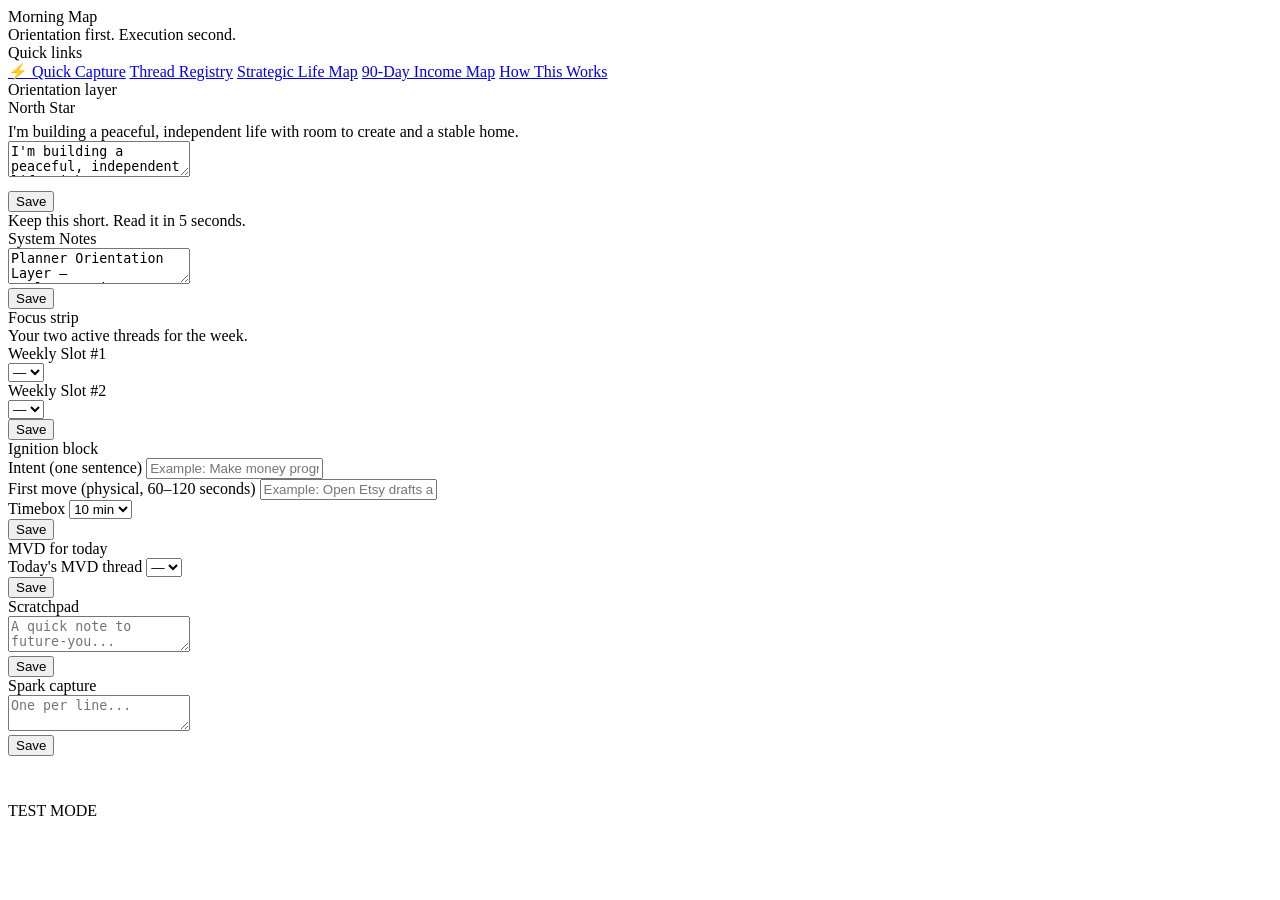
==== index.html @ 092b93bb "Add files via upload" ====
<!doctype html>
<html lang="en">
<head>
  <meta charset="utf-8"/>
  <meta name="viewport" content="width=device-width, initial-scale=1"/>
    <meta http-equiv="Cache-Control" content="no-cache, no-store, must-revalidate"/>
  <meta http-equiv="Pragma" content="no-cache"/>
  <meta http-equiv="Expires" content="0"/>
<title>Map · Planner</title>
  <link rel="icon" href="favicon.ico"/>
  <link rel="stylesheet" href="assets/style.css?v=52"/>
  <link rel="stylesheet" href="assets/widen.css?v=52"/>
</head>

<body data-page="morningMap">
  <div class="topbar">
    <div class="container">
      <div class="row" style="justify-content:space-between">
        <div class="brand">
          <span style="font-size:20px">🧭</span>
          <span>Morning Map</span>
          <span class="badge" data-sync-indicator>• Not connected</span>
          <span class="badge" data-build></span>
        </div>
        <div class="row" style="gap:8px">
          <button class="btn" data-open-sync>Sync</button>
          <button class="btn" data-export>Export</button>
          <label class="btn" style="cursor:pointer">
            Import <input type="file" accept="application/json" data-import style="display:none">
          </label>
        </div>
      </div>

      <div class="nav">
        <a data-nav href="index.html">Map</a>
        <a data-nav href="quick-capture.html">⚡ Quick Capture</a>
        <a data-nav href="thread-registry.html">Thread Registry</a>
        <a data-nav href="strategic-life-map.html">Strategic Life Map</a>
        <a data-nav href="90-day-income-map.html">90‑Day Income Map</a>
        <a data-nav href="how-this-works.html">How This Works</a>
      </div>
    </div>
  </div>

  <div class="container" style="padding-top:18px; padding-bottom:28px"></div>

  <!-- Sync Modal (injected by app.js) -->
  <div class="modal-backdrop" id="syncModalBackdrop" aria-hidden="true"></div>

  <script src="assets/app.v52.js?v=52"></script>
</body>
</html>
---- assets/style.css ----
/* === Arrow buttons (Life Map horizon move) === */
.arrow-btn {
  font-size: 12px;
  font-weight: 700;
  padding: 6px 10px;
  white-space: nowrap;
  letter-spacing: .2px;
  border-radius: 10px;
  line-height: 1.2;
  min-width: 72px;
}

/* === Thread link pills with status badge (Life Map) === */
.thread-links-row {
  display: flex;
  flex-wrap: wrap;
  gap: 6px;
  margin-top: 8px;
}
.thread-link-pill {
  display: inline-flex;
  align-items: center;
  gap: 5px;
  padding: 5px 10px;
  border-radius: 999px;
  border: 1px solid rgba(37,99,235,.30);
  background: rgba(239,246,255,.80);
  cursor: pointer;
  font-size: 12px;
  font-weight: 600;
  max-width: 100%;
  transition: box-shadow .12s, transform .12s;
}
.thread-link-pill:hover {
  box-shadow: 0 6px 16px rgba(37,99,235,.18);
  transform: translateY(-1px);
}
.tlp-icon  { flex-shrink: 0; }
.tlp-title {
  overflow: hidden;
  text-overflow: ellipsis;
  white-space: nowrap;
  max-width: 160px;
  color: #1e40af;
}
.tlp-status {
  flex-shrink: 0;
  padding: 2px 7px;
  border-radius: 999px;
  font-size: 11px;
  font-weight: 700;
}
.tls-active  { background: rgba(37,99,235,.15);  color: #1d4ed8; border: 1px solid rgba(37,99,235,.30); }
.tls-paused  { background: rgba(217,119,6,.14);  color: #92400e; border: 1px solid rgba(217,119,6,.35); }
.tls-done    { background: rgba(5,150,105,.14);  color: #065f46; border: 1px solid rgba(5,150,105,.35); }
.tls-idle    { background: rgba(148,163,184,.18);color: #475569; border: 1px solid rgba(148,163,184,.40); }
---- assets/widen.css ----
/* assets/widen.css
   Widen Life Map layout for large screens
*/

/* Expand main container width */
.container {
  max-width: 1700px;
}

/* Target 3-column grid (covers different class naming variants) */
.lifeMapGrid,
.life-map-grid,
.map-grid {
  grid-template-columns: repeat(3, minmax(480px, 1fr));
  gap: 22px;
}

/* Slightly reduce card padding so columns feel less tall */
.lifeMapColumn .domainCard,
.life-map-column .domain-card {
  padding: 12px;
}
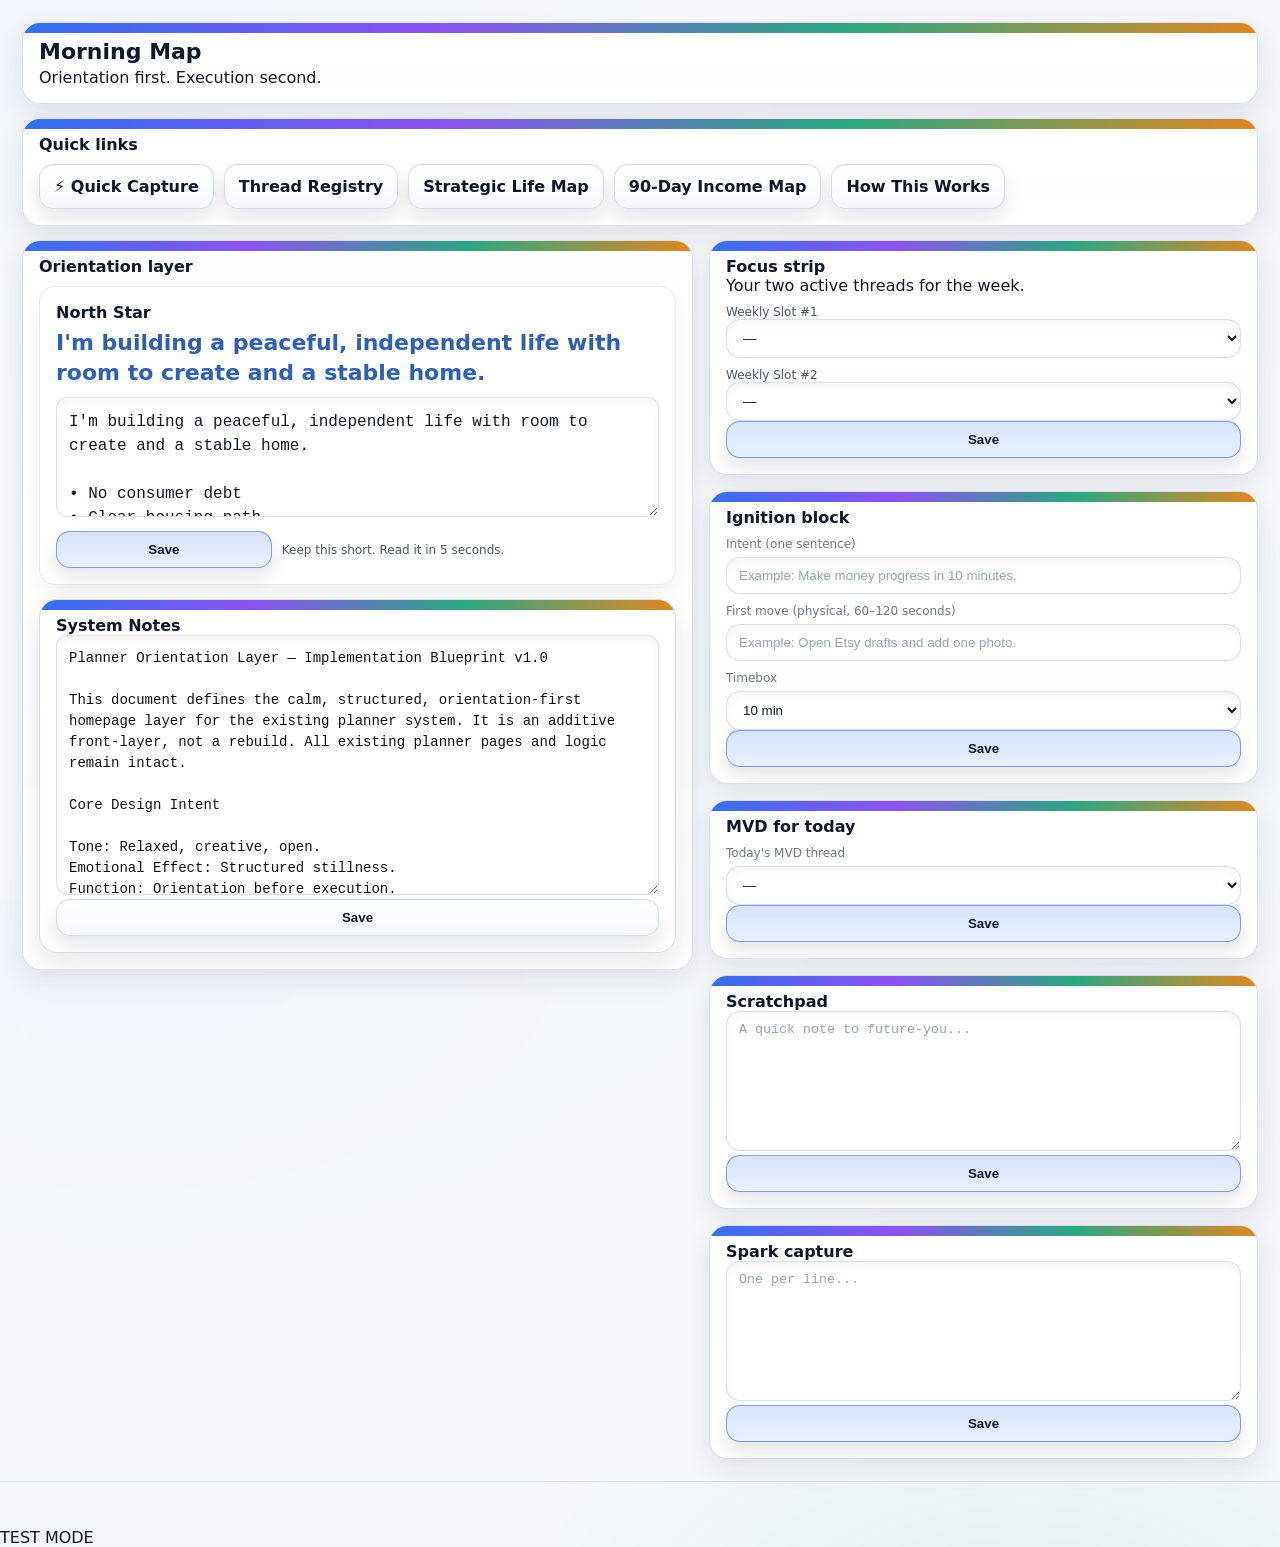
==== commit b9e4429a: "Add files via upload" ====
--- a/index.html
+++ b/index.html
@@ -3,15 +3,14 @@
 <head>
   <meta charset="utf-8"/>
   <meta name="viewport" content="width=device-width, initial-scale=1"/>
-    <meta http-equiv="Cache-Control" content="no-cache, no-store, must-revalidate"/>
+  <meta http-equiv="Cache-Control" content="no-cache, no-store, must-revalidate"/>
   <meta http-equiv="Pragma" content="no-cache"/>
   <meta http-equiv="Expires" content="0"/>
-<title>Map · Planner</title>
+  <title>Map · Planner</title>
   <link rel="icon" href="favicon.ico"/>
-  <link rel="stylesheet" href="assets/style.css?v=52"/>
-  <link rel="stylesheet" href="assets/widen.css?v=52"/>
+  <link rel="stylesheet" href="assets/style.css?v=53"/>
+  <link rel="stylesheet" href="assets/widen.css?v=53"/>
 </head>
-
 <body data-page="morningMap">
   <div class="topbar">
     <div class="container">
@@ -30,7 +29,6 @@
           </label>
         </div>
       </div>
-
       <div class="nav">
         <a data-nav href="index.html">Map</a>
         <a data-nav href="quick-capture.html">⚡ Quick Capture</a>
@@ -41,12 +39,8 @@
       </div>
     </div>
   </div>
-
   <div class="container" style="padding-top:18px; padding-bottom:28px"></div>
-
-  <!-- Sync Modal (injected by app.js) -->
   <div class="modal-backdrop" id="syncModalBackdrop" aria-hidden="true"></div>
-
-  <script src="assets/app.v52.js?v=52"></script>
+  <script src="assets/app.v53.js?v=53"></script>
 </body>
 </html>
--- a/assets/style.css
+++ b/assets/style.css
@@ -1,3 +1,495 @@
+:root{
+  --bg:#f6f8fc;
+  --panel:#ffffff;
+  --text:#0f172a;
+  --muted:#475569;
+  --line:#d7dee9;
+  --accent:#2563eb;
+  --accent2:#7c3aed;
+  --accent3:#059669;
+  --accent4:#d97706;
+  --good:#059669;
+  --warn:#d97706;
+  --bad:#e11d48;
+  --shadow: 0 10px 26px rgba(15,23,42,.10);
+  --shadowSoft: 0 6px 18px rgba(15,23,42,.08);
+  --radius: 18px;
+  --mono: ui-monospace, SFMono-Regular, Menlo, Monaco, Consolas, "Liberation Mono", "Courier New", monospace;
+  --sans: ui-sans-serif, system-ui, -apple-system, Segoe UI, Roboto, Helvetica, Arial, "Apple Color Emoji","Segoe UI Emoji";
+}
+*{box-sizing:border-box}
+html,body{height:100%}
+body{
+  margin:0;
+  font-family:var(--sans);
+  color:var(--text);
+  background:
+    radial-gradient(1100px 600px at 10% 6%, rgba(37,99,235,.12), transparent 55%),
+    radial-gradient(900px 520px at 88% 18%, rgba(124,58,237,.10), transparent 60%),
+    radial-gradient(900px 520px at 80% 82%, rgba(5,150,105,.08), transparent 60%),
+    var(--bg);
+}
+a{color:inherit; text-decoration:none}
+a:hover{color:var(--accent)}
+code{font-family:var(--mono); color:#3730a3}
+.container{max-width:1080px; margin:0 auto; padding:22px}
+.topbar{
+  position:sticky; top:0; z-index:20;
+  background: rgba(246,248,252,.86);
+  backdrop-filter: blur(12px);
+  border-bottom:1px solid rgba(215,222,233,.92);
+}
+.brand{display:flex; align-items:center; gap:10px; font-weight:780; letter-spacing:.2px}
+.badge{
+  font-size:12px; padding:4px 10px; border:1px solid var(--line);
+  border-radius:999px; color:var(--muted);
+  background:rgba(255,255,255,.80);
+  box-shadow: 0 6px 14px rgba(15,23,42,.06);
+}
+.nav{display:flex; flex-wrap:wrap; gap:10px; margin-top:12px}
+.nav a{
+  font-size:13px;
+  padding:9px 12px;
+  border:1px solid rgba(215,222,233,.95);
+  background: rgba(255,255,255,.92);
+  border-radius:999px;
+  box-shadow: 0 6px 14px rgba(15,23,42,.06);
+  transition: transform .12s ease, box-shadow .12s ease, background .12s ease, border-color .12s ease;
+}
+.nav a:hover{transform: translateY(-1px); box-shadow: 0 12px 22px rgba(15,23,42,.10); border-color: rgba(37,99,235,.40)}
+.nav a.active{
+  border-color: rgba(37,99,235,.55);
+  background: rgba(37,99,235,.10);
+  box-shadow: 0 0 0 3px rgba(37,99,235,.12) inset, 0 12px 22px rgba(37,99,235,.12);
+}
+.grid{display:grid; grid-template-columns: 1fr 1fr; gap:16px}
+@media (max-width: 880px){ .grid{grid-template-columns:1fr} }
+.card{
+  position:relative;
+  background: linear-gradient(180deg, rgba(255,255,255,.98), rgba(255,255,255,.94));
+  border:1px solid rgba(215,222,233,.95);
+  border-radius: var(--radius);
+  padding:16px;
+  box-shadow: var(--shadow);
+  overflow:hidden;
+}
+.card::before{
+  content:"";
+  position:absolute;
+  left:0; top:0;
+  width:100%;
+  height:10px;
+  background: linear-gradient(90deg,
+    rgba(37,99,235,.92),
+    rgba(124,58,237,.88),
+    rgba(5,150,105,.84),
+    rgba(217,119,6,.88)
+  );
+}
+.card h2{margin:0 0 10px; font-size:18px}
+.card h3{margin:14px 0 8px; font-size:15px; color:var(--muted); font-weight:680}
+.card p{margin:8px 0; color:var(--muted); line-height:1.45}
+.kicker{color:var(--muted); font-size:13px}
+hr{border:none; border-top:1px solid rgba(215,222,233,.95); margin:14px 0}
+.row{display:flex; gap:10px; flex-wrap:wrap; align-items:center}
+.row > * {flex: 1 1 auto}
+label{font-size:12px; color:var(--muted); display:block; margin:10px 0 6px}
+input, textarea, select{
+  width:100%;
+  padding:10px 12px;
+  border-radius: 14px;
+  border:1px solid rgba(215,222,233,.95);
+  background: rgba(255,255,255,.96);
+  color:var(--text);
+  outline:none;
+  box-shadow: 0 4px 10px rgba(15,23,42,.04) inset;
+}
+textarea{min-height:110px; resize:vertical}
+input::placeholder, textarea::placeholder{color:#94a3b8}
+.btn{
+  display:inline-flex; align-items:center; justify-content:center;
+  padding:10px 14px;
+  border-radius: 14px;
+  border:1px solid rgba(215,222,233,.98);
+  background: linear-gradient(180deg, rgba(255,255,255,.98), rgba(245,247,252,.92));
+  color:var(--text);
+  cursor:pointer;
+  gap:8px;
+  font-weight:700;
+  box-shadow: 0 10px 18px rgba(15,23,42,.10);
+  transition: transform .10s ease, box-shadow .10s ease, border-color .10s ease;
+}
+.btn:hover{transform: translateY(-1px); box-shadow: 0 16px 26px rgba(15,23,42,.14); border-color: rgba(37,99,235,.35)}
+.btn:active{transform: translateY(0px); box-shadow: 0 8px 14px rgba(15,23,42,.10)}
+.btn.primary{background: linear-gradient(180deg, rgba(37,99,235,.18), rgba(37,99,235,.10)); border-color: rgba(37,99,235,.55)}
+.btn.good{background: linear-gradient(180deg, rgba(5,150,105,.16), rgba(5,150,105,.08)); border-color: rgba(5,150,105,.45)}
+.btn.warn{background: linear-gradient(180deg, rgba(217,119,6,.16), rgba(217,119,6,.08)); border-color: rgba(217,119,6,.45)}
+.btn.bad{background: linear-gradient(180deg, rgba(225,29,72,.12), rgba(225,29,72,.06)); border-color: rgba(225,29,72,.45)}
+.small{font-size:12px; color:var(--muted)}
+.mono{font-family:var(--mono); font-size:12px; color:var(--muted)}
+.list{display:flex; flex-direction:column; gap:10px}
+.item{
+  position:relative;
+  border:1px solid rgba(215,222,233,.95);
+  border-radius: 16px;
+  padding:12px;
+  background: rgba(255,255,255,.94);
+  box-shadow: var(--shadowSoft);
+  transition: transform .12s ease, box-shadow .12s ease, border-color .12s ease;
+}
+.item:hover{transform: translateY(-1px); box-shadow: 0 16px 28px rgba(15,23,42,.12); border-color: rgba(37,99,235,.25)}
+.item strong{display:block; margin-bottom:4px}
+.item .meta{display:flex; gap:10px; flex-wrap:wrap; color:var(--muted); font-size:12px}
+.pill{padding:3px 8px; border-radius:999px; border:1px solid rgba(215,222,233,.95); background:rgba(255,255,255,.96)}
+.pill.good{border-color: rgba(5,150,105,.45)}
+.pill.warn{border-color: rgba(217,119,6,.45)}
+.pill.bad{border-color: rgba(225,29,72,.45)}
+.footer{
+  margin:18px 0 10px;
+  color:var(--muted);
+  font-size:12px;
+  display:flex; justify-content:space-between; gap:10px; flex-wrap:wrap;
+}
+/* Domain coloring */
+.domain-strip{
+  position:absolute;
+  left:0; top:0;
+  width:10px; height:100%;
+  border-radius: 16px 0 0 16px;
+  opacity:.95;
+}
+.domain-health .domain-strip{ background: rgba(5,150,105,.70); }
+.domain-home .domain-strip{ background: rgba(217,119,6,.70); }
+.domain-work-income .domain-strip{ background: rgba(37,99,235,.70); }
+.domain-relationships .domain-strip{ background: rgba(236,72,153,.55); }
+.domain-creative-meaning .domain-strip{ background: rgba(124,58,237,.65); }
+.domain-other .domain-strip{ background: rgba(100,116,139,.55); }
+.domain-health{ background: linear-gradient(180deg, rgba(236,253,245,.90), rgba(255,255,255,.94)); }
+.domain-home{ background: linear-gradient(180deg, rgba(255,251,235,.92), rgba(255,255,255,.94)); }
+.domain-work-income{ background: linear-gradient(180deg, rgba(239,246,255,.92), rgba(255,255,255,.94)); }
+.domain-relationships{ background: linear-gradient(180deg, rgba(253,242,248,.92), rgba(255,255,255,.94)); }
+.domain-creative-meaning{ background: linear-gradient(180deg, rgba(245,243,255,.92), rgba(255,255,255,.94)); }
+.domain-other{ background: linear-gradient(180deg, rgba(248,250,252,.92), rgba(255,255,255,.94)); }
+/* Page themes */
+body[data-page="quick"] .topbar{ background: rgba(255,247,237,.88); }
+body[data-page="registry"] .topbar{ background: rgba(240,253,250,.88); }
+body[data-page="lifemap"] .topbar{ background: rgba(245,243,255,.88); }
+body[data-page="income"] .topbar{ background: rgba(239,246,255,.88); }
+body[data-page="home"] .topbar{ background: rgba(246,248,252,.88); }
+body[data-page="how"] .topbar{ background: rgba(248,250,252,.88); }
+/* Modal */
+.modal-backdrop{
+  position:fixed; inset:0;
+  background: rgba(15,23,42,.35);
+  display:none;
+  align-items:center;
+  justify-content:center;
+  z-index:999;
+  padding:16px;
+}
+.modal{
+  width:min(680px, 96vw);
+  background: #ffffff;
+  border:1px solid rgba(215,222,233,.95);
+  border-radius: 20px;
+  box-shadow: 0 22px 70px rgba(15,23,42,.22);
+  padding:18px;
+}
+.modal-header{display:flex; justify-content:space-between; align-items:center; gap:10px}
+.modal-title{ font-size:20px; font-weight:800; }
+
+
+/* Nav color hints (professional) */
+.nav a[data-nav][href="quick-capture.html"]{ border-color: rgba(217,119,6,.35); }
+.nav a[data-nav][href="quick-capture.html"].active{ background: rgba(217,119,6,.12); border-color: rgba(217,119,6,.55); box-shadow: 0 0 0 3px rgba(217,119,6,.10) inset, 0 12px 22px rgba(217,119,6,.12); }
+
+.nav a[data-nav][href="thread-registry.html"]{ border-color: rgba(5,150,105,.30); }
+.nav a[data-nav][href="thread-registry.html"].active{ background: rgba(5,150,105,.10); border-color: rgba(5,150,105,.50); box-shadow: 0 0 0 3px rgba(5,150,105,.10) inset, 0 12px 22px rgba(5,150,105,.12); }
+
+.nav a[data-nav][href="strategic-life-map.html"]{ border-color: rgba(124,58,237,.30); }
+.nav a[data-nav][href="strategic-life-map.html"].active{ background: rgba(124,58,237,.10); border-color: rgba(124,58,237,.50); box-shadow: 0 0 0 3px rgba(124,58,237,.10) inset, 0 12px 22px rgba(124,58,237,.12); }
+
+.nav a[data-nav][href="income-map.html"]{ border-color: rgba(37,99,235,.30); }
+.nav a[data-nav][href="income-map.html"].active{ background: rgba(37,99,235,.10); border-color: rgba(37,99,235,.55); }
+
+/* Dopamine mode: same structure, higher color energy (toggleable) */
+body.dopamine{
+  background:
+    radial-gradient(1100px 700px at 10% 6%, rgba(37,99,235,.18), transparent 55%),
+    radial-gradient(900px 560px at 88% 18%, rgba(124,58,237,.16), transparent 60%),
+    radial-gradient(900px 560px at 80% 82%, rgba(5,150,105,.12), transparent 60%),
+    var(--bg);
+}
+body.dopamine .card::before{
+  height:12px;
+  background: linear-gradient(90deg,
+    rgba(37,99,235,.98),
+    rgba(124,58,237,.92),
+    rgba(5,150,105,.88),
+    rgba(217,119,6,.92)
+  );
+}
+
+/* Color+ mode (slightly more saturated, still professional) */
+html[data-color="plus"]{
+  --shadow: 0 12px 30px rgba(15,23,42,.12);
+}
+html[data-color="plus"] body{
+  background:
+    radial-gradient(1100px 600px at 10% 6%, rgba(37,99,235,.18), transparent 55%),
+    radial-gradient(900px 520px at 88% 18%, rgba(124,58,237,.16), transparent 60%),
+    radial-gradient(900px 520px at 80% 82%, rgba(5,150,105,.13), transparent 60%),
+    var(--bg);
+}
+html[data-color="plus"] .card::before{
+  background: linear-gradient(90deg,
+    rgba(37,99,235,.98),
+    rgba(124,58,237,.94),
+    rgba(5,150,105,.90),
+    rgba(217,119,6,.94)
+  );
+}
+
+
+/* --- Strategic Life Map (v11) --- */
+.horizon-grid{
+  display:grid;
+  grid-template-columns: 1fr 1fr 1.2fr; /* 3 Months a bit wider */
+  gap:16px;
+  align-items:start;
+}
+@media (max-width: 980px){
+  .horizon-grid{ grid-template-columns: 1fr; }
+}
+.hcol{
+  background: rgba(255,255,255,.86);
+  border:1px solid rgba(215,222,233,.95);
+  border-radius: 18px;
+  padding:14px;
+  box-shadow: 0 10px 26px rgba(15,23,42,.08);
+}
+.hcol-head h2{ margin:0 0 6px; font-size:18px; }
+.domain-block{
+  position:relative;
+  margin-top:12px;
+  border:1px solid rgba(215,222,233,.95);
+  border-radius: 18px;
+  padding:12px 12px 10px;
+  background: rgba(255,255,255,.92);
+  box-shadow: 0 8px 18px rgba(15,23,42,.06);
+  overflow:hidden;
+}
+.domain-head{
+  display:flex;
+  justify-content:space-between;
+  gap:10px;
+  align-items:center;
+  margin-bottom:10px;
+}
+.mini-input{
+  width: 220px;
+  max-width: 44vw;
+  padding:10px 12px;
+  border-radius: 14px;
+  border:1px solid rgba(215,222,233,.95);
+  background: rgba(255,255,255,.96);
+}
+.goal{
+  position:relative;
+  border:1px solid rgba(215,222,233,.95);
+  border-radius: 18px;
+  padding:12px;
+  background: rgba(255,255,255,.94);
+  box-shadow: 0 10px 22px rgba(15,23,42,.08);
+  margin-bottom:10px;
+}
+.goal-head{
+  display:flex;
+  justify-content:space-between;
+  gap:10px;
+  align-items:flex-start;
+}
+.goal .meta{ margin-top:6px; gap:8px; flex-wrap:wrap; display:flex; }
+.goal-list{ display:flex; flex-direction:column; }
+
+
+/* --- Life Map layout fixes (v18) --- */
+.horizon-grid{
+  grid-template-columns: repeat(3, minmax(320px, 1fr));
+}
+@media (max-width: 1100px){
+  .horizon-grid{
+    grid-template-columns: repeat(3, minmax(300px, 1fr));
+    overflow-x:auto;
+    padding-bottom: 6px;
+  }
+  .horizon-grid::-webkit-scrollbar{ height:10px; }
+}
+@media (max-width: 980px){
+  .horizon-grid{ grid-template-columns: 1fr; overflow-x:visible; }
+}
+.domain-head{
+  flex-wrap: wrap;
+  align-items: flex-start;
+}
+.domain-head > .row{
+  flex-wrap: wrap;
+  width: 100%;
+  justify-content: flex-start;
+}
+.domain-head .mini-input{
+  flex: 1 1 220px;
+  width: auto;
+  max-width: 100%;
+}
+.domain-head .btn{
+  white-space: nowrap;
+}
+.goal-card{
+  overflow-wrap: anywhere;
+}
+.goal-card .row{
+  flex-wrap: wrap;
+}
+
+
+
+/* planner-test ribbon */
+@media (prefers-color-scheme: light){
+  }
+
+
+/* Income Map small action button */
+.btn.mini{padding:6px 10px; font-size:12px; line-height:1.1;}
+
+/* Life Map goal move arrows */
+.btn.arrow{
+  min-width:52px;
+  height:40px;
+  padding:6px 10px;
+  font-size:28px;
+  line-height:1;
+  font-weight:700;
+}
+.arrow.disabled{
+  display:inline-flex;
+  align-items:center;
+  justify-content:center;
+  width:44px;
+  height:40px;
+  opacity:0.35;
+  border:1px solid var(--border);
+  border-radius:14px;
+  background:rgba(255,255,255,.6);
+  font-size:20px;
+  font-weight:700;
+}
+
+/* --- Morning Map (Phase 1/2) --- */
+.hero .h1{font-size:22px;font-weight:800;margin:0;}
+.hero .muted{margin-top:4px;}
+.grid2{display:grid;grid-template-columns:1.1fr .9fr;gap:16px;align-items:start;}
+@media (max-width: 1100px){.grid2{grid-template-columns:1fr;}}
+.stack{display:flex;flex-direction:column;gap:16px;}
+.cardHeader{display:flex;align-items:center;justify-content:space-between;gap:12px;margin-bottom:10px;}
+.h2{font-size:16px;font-weight:800;margin:0;}
+.bigText{width:100%;min-height:420px;resize:vertical;}
+.scratch{width:100%;min-height:140px;resize:vertical;}
+.field{margin-top:10px;}
+.field label{display:block;font-size:12px;opacity:.8;margin-bottom:6px;}
+.field input,.field select{width:100%;}
+.hint{font-size:12px;opacity:.75;margin-top:6px;}
+.slot{margin-top:10px;}
+.helpIcon{
+  margin-left:8px;
+  width:22px;height:22px;
+  border-radius:999px;
+  border:1px solid rgba(70,90,140,.35);
+  background:rgba(255,255,255,.75);
+  cursor:pointer;
+  font-weight:800;
+}
+.helpIcon:hover{background:#fff;}
+.popover[aria-hidden="true"]{display:none;}
+.popover{
+  position:fixed;inset:0;
+  background:rgba(15,18,35,.35);
+  display:flex;align-items:flex-end;justify-content:center;
+  padding:18px;
+  z-index:9999;
+}
+.popoverInner{
+  width:min(760px, 96vw);
+  background:#fff;
+  border-radius:18px;
+  padding:16px;
+  box-shadow:0 20px 60px rgba(0,0,0,.25);
+}
+.popoverText{white-space:pre-wrap;line-height:1.35;margin-bottom:12px;}
+
+/* Home quick links */
+.quicklinks{ display:flex; flex-wrap:wrap; gap:10px; }
+.qlbtn{
+  display:inline-flex; align-items:center; justify-content:center;
+  padding:12px 14px; border-radius:14px;
+  border:1px solid rgba(0,0,0,.12);
+  background: rgba(255,255,255,.8);
+  text-decoration:none; color: inherit;
+  font-weight: 600;
+}
+.qlbtn:hover{ box-shadow: 0 10px 24px rgba(0,0,0,.08); transform: translateY(-1px); }
+
+
+/* === TEST Debug Panel === */
+#debugPanel{position:fixed;right:12px;bottom:12px;z-index:9999;background:rgba(20,20,20,.92);color:#fff;border:1px solid rgba(255,255,255,.12);border-radius:12px;min-width:260px;max-width:360px;font-size:12px;box-shadow:0 10px 30px rgba(0,0,0,.35)}
+#debugPanel .dbg-head{display:flex;align-items:center;justify-content:space-between;padding:8px 10px;border-bottom:1px solid rgba(255,255,255,.12)}
+#debugPanel .dbg-body{padding:8px 10px;line-height:1.4}
+#debugPanel .dbg-k{opacity:.75}
+#debugPanel .dbg-btn{background:transparent;border:0;color:#fff;cursor:pointer;font-size:14px;line-height:1}
+
+
+/* Home quick links */
+.quicklinksCard{margin:14px 0;}
+.quicklinksGrid{display:flex;flex-wrap:wrap;gap:10px;}
+.btn.big{padding:12px 14px;border-radius:14px;}
+.btn.big{display:inline-flex;align-items:center;justify-content:center;text-decoration:none;}
+
+
+/* North Star (Orientation Layer) */
+.northStarCard{
+  background:#ffffff;
+  border:1px solid rgba(0,0,0,.08);
+  border-radius:16px;
+  padding:16px;
+  box-shadow:0 10px 26px rgba(0,0,0,.06);
+}
+.nsPreview{
+  font-size:22px;
+  font-weight:600;
+  color:#2f5fb3;
+  line-height:1.35;
+  margin:4px 0 10px;
+}
+.nsText{
+  width:100%;
+  min-height:120px;
+  font-size:16px;
+  line-height:1.5;
+  padding:12px;
+  border-radius:12px;
+  border:1px solid rgba(0,0,0,.12);
+}
+.notesText{
+  width:100%;
+  min-height:260px;
+  font-size:14px;
+  line-height:1.5;
+  padding:12px;
+  border-radius:12px;
+  border:1px solid rgba(0,0,0,.12);
+  color:#111;
+}
+.spacer{height:14px;}
 
 /* === Arrow buttons (Life Map horizon move) === */
 .arrow-btn {
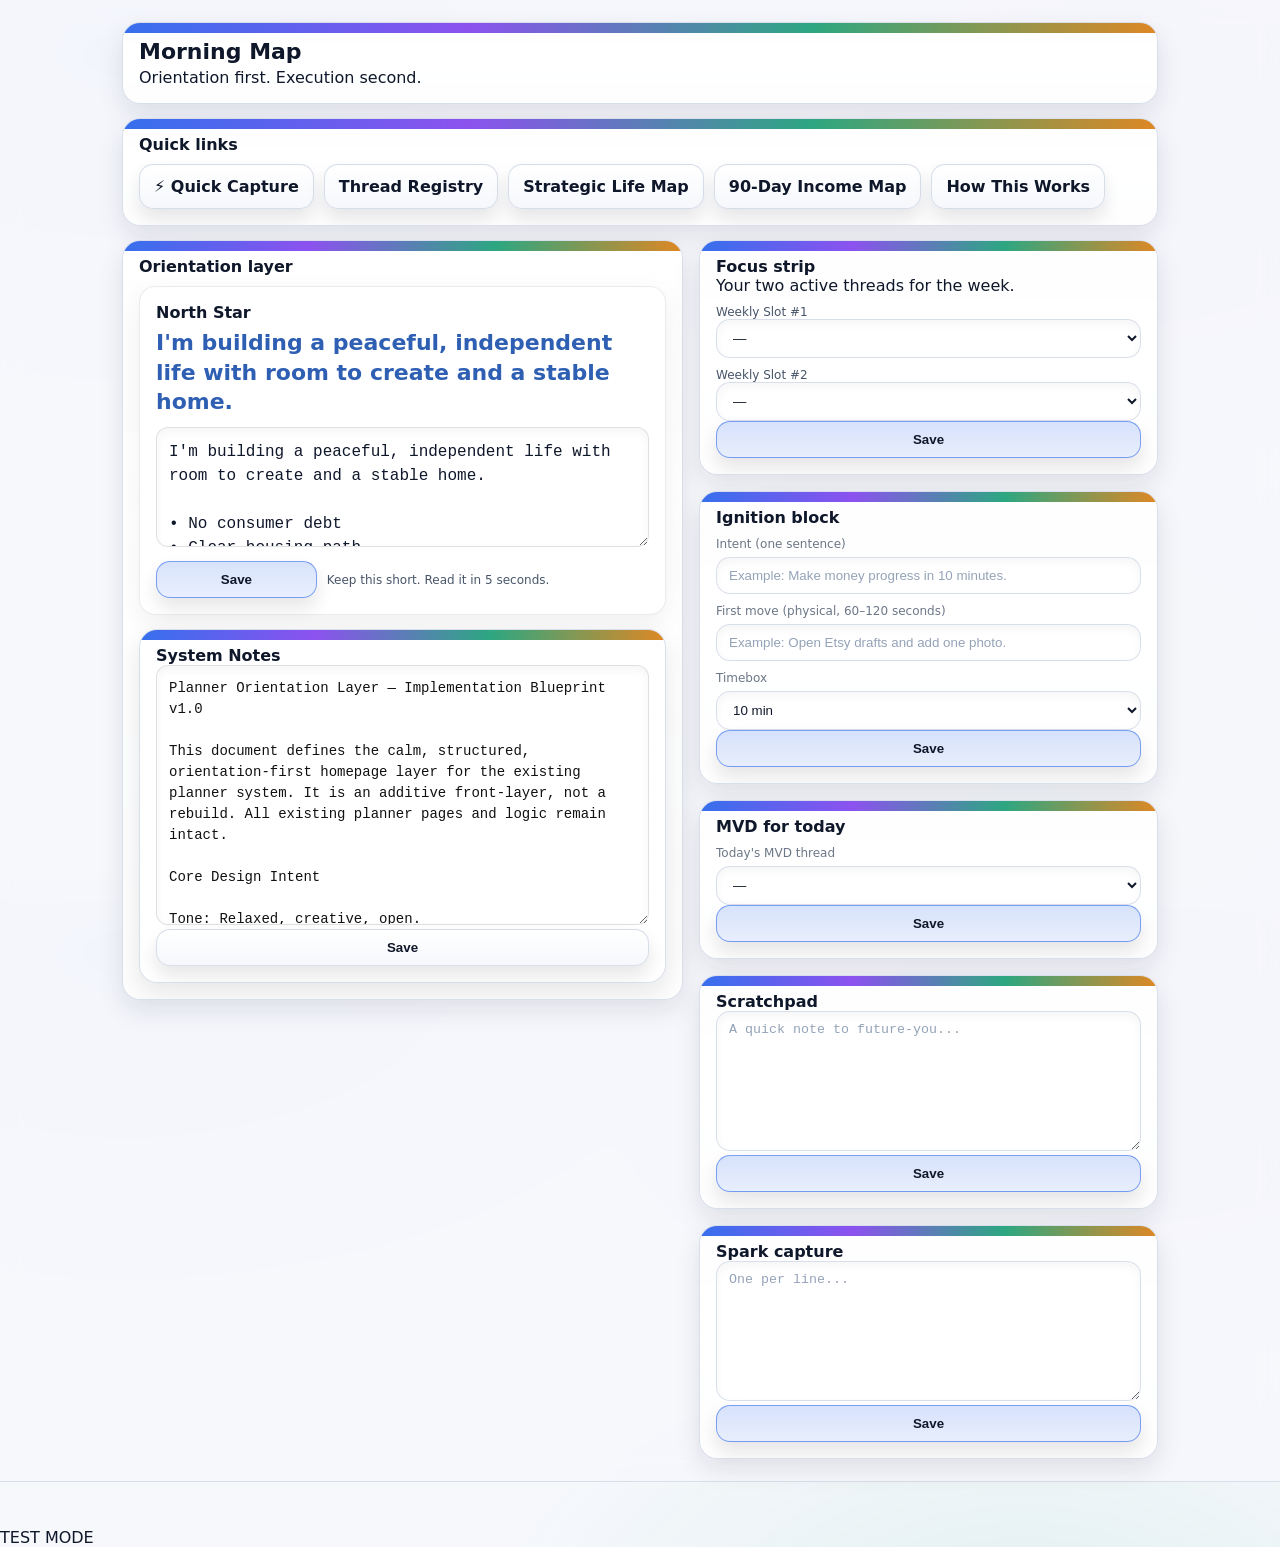
==== commit c5c9e0e5: "Add files via upload" ====
--- a/index.html
+++ b/index.html
@@ -9,9 +9,8 @@
   <title>Map · Planner</title>
   <link rel="icon" href="favicon.ico"/>
   <link rel="stylesheet" href="assets/style.css?v=53"/>
-  <link rel="stylesheet" href="assets/widen.css?v=53"/>
 </head>
-<body data-page="morningMap">
+<body data-page="home">
   <div class="topbar">
     <div class="container">
       <div class="row" style="justify-content:space-between">
@@ -32,8 +31,8 @@
       <div class="nav">
         <a data-nav href="index.html">Map</a>
         <a data-nav href="quick-capture.html">⚡ Quick Capture</a>
+        <a data-nav href="strategic-life-map.html">Strategic Life Map</a>
         <a data-nav href="thread-registry.html">Thread Registry</a>
-        <a data-nav href="strategic-life-map.html">Strategic Life Map</a>
         <a data-nav href="90-day-income-map.html">90‑Day Income Map</a>
         <a data-nav href="how-this-works.html">How This Works</a>
       </div>
--- a/assets/style.css
+++ b/assets/style.css
@@ -141,15 +141,35 @@
 .item strong{display:block; margin-bottom:4px}
 .item .meta{display:flex; gap:10px; flex-wrap:wrap; color:var(--muted); font-size:12px}
 .pill{padding:3px 8px; border-radius:999px; border:1px solid rgba(215,222,233,.95); background:rgba(255,255,255,.96)}
-.pill.good{border-color: rgba(5,150,105,.45)}
-.pill.warn{border-color: rgba(217,119,6,.45)}
-.pill.bad{border-color: rgba(225,29,72,.45)}
+.pill.good{ background: rgba(5,150,105,.15); border-color: rgba(5,150,105,.45); color: #065f46; font-weight: 700; }
+.pill.warn{ background: rgba(217,119,6,.18); border-color: rgba(217,119,6,.55); color: #92400e; font-weight: 700; }
+.pill.bad{  border-color: rgba(225,29,72,.45); }
+
+/* Colorful domain pills */
+span.pill.domain-pill {
+  font-weight: 600;
+  font-size: 13px;
+  padding: 5px 12px;
+  border: none;
+  color: white;
+  background: rgb(100,116,139);
+}
+span.pill.domain-pill[data-domain*="health" i]       { background: rgb(5,150,105) !important; }
+span.pill.domain-pill[data-domain*="home" i]         { background: rgb(217,119,6) !important; }
+span.pill.domain-pill[data-domain*="work" i]         { background: rgb(37,99,235) !important; }
+span.pill.domain-pill[data-domain*="income" i]       { background: rgb(6,182,212) !important; }
+span.pill.domain-pill[data-domain*="financial" i]    { background: rgb(100,116,139) !important; }
+span.pill.domain-pill[data-domain*="personal" i]     { background: rgb(219,39,119) !important; }
+span.pill.domain-pill[data-domain*="creative" i],
+span.pill.domain-pill[data-domain*="meaning" i]      { background: rgb(236,72,153) !important; }
+
 .footer{
   margin:18px 0 10px;
   color:var(--muted);
   font-size:12px;
   display:flex; justify-content:space-between; gap:10px; flex-wrap:wrap;
 }
+
 /* Domain coloring */
 .domain-strip{
   position:absolute;
@@ -158,18 +178,58 @@
   border-radius: 16px 0 0 16px;
   opacity:.95;
 }
-.domain-health .domain-strip{ background: rgba(5,150,105,.70); }
-.domain-home .domain-strip{ background: rgba(217,119,6,.70); }
-.domain-work-income .domain-strip{ background: rgba(37,99,235,.70); }
-.domain-relationships .domain-strip{ background: rgba(236,72,153,.55); }
-.domain-creative-meaning .domain-strip{ background: rgba(124,58,237,.65); }
-.domain-other .domain-strip{ background: rgba(100,116,139,.55); }
-.domain-health{ background: linear-gradient(180deg, rgba(236,253,245,.90), rgba(255,255,255,.94)); }
-.domain-home{ background: linear-gradient(180deg, rgba(255,251,235,.92), rgba(255,255,255,.94)); }
-.domain-work-income{ background: linear-gradient(180deg, rgba(239,246,255,.92), rgba(255,255,255,.94)); }
-.domain-relationships{ background: linear-gradient(180deg, rgba(253,242,248,.92), rgba(255,255,255,.94)); }
-.domain-creative-meaning{ background: linear-gradient(180deg, rgba(245,243,255,.92), rgba(255,255,255,.94)); }
-.domain-other{ background: linear-gradient(180deg, rgba(248,250,252,.92), rgba(255,255,255,.94)); }
+/* Work — blue */
+.domain-work .domain-strip          { background: rgba(37,99,235,.70); }
+.domain-work                        { background: linear-gradient(180deg, rgba(239,246,255,.92), rgba(255,255,255,.94)); }
+/* Income — cyan/teal */
+.domain-income .domain-strip        { background: rgba(6,182,212,.70); }
+.domain-income                      { background: linear-gradient(180deg, rgba(236,254,255,.92), rgba(255,255,255,.94)); }
+/* Financial — purple */
+.domain-financial .domain-strip     { background: rgba(124,58,237,.65); }
+.domain-financial                   { background: linear-gradient(180deg, rgba(245,243,255,.92), rgba(255,255,255,.94)); }
+/* Health — green */
+.domain-health .domain-strip        { background: rgba(5,150,105,.70); }
+.domain-health                      { background: linear-gradient(180deg, rgba(236,253,245,.90), rgba(255,255,255,.94)); }
+/* Home — amber */
+.domain-home .domain-strip          { background: rgba(217,119,6,.70); }
+.domain-home                        { background: linear-gradient(180deg, rgba(255,251,235,.92), rgba(255,255,255,.94)); }
+/* Creative — pink */
+/* Personal — fuchsia */
+.domain-personal .domain-strip          { background: rgba(219,39,119,.65); }
+.domain-personal                        { background: linear-gradient(180deg, rgba(253,242,248,.92), rgba(255,255,255,.94)); }
+.domain-creative-meaning .domain-strip { background: rgba(236,72,153,.65); }
+.domain-creative-meaning            { background: linear-gradient(180deg, rgba(253,242,248,.92), rgba(255,255,255,.94)); }
+/* Fallbacks */
+.domain-work-income .domain-strip   { background: rgba(37,99,235,.70); }
+.domain-work-income                 { background: linear-gradient(180deg, rgba(239,246,255,.92), rgba(255,255,255,.94)); }
+.domain-relationships .domain-strip { background: rgba(236,72,153,.55); }
+.domain-relationships               { background: linear-gradient(180deg, rgba(253,242,248,.92), rgba(255,255,255,.94)); }
+.domain-other .domain-strip         { background: rgba(100,116,139,.55); }
+.domain-other                       { background: linear-gradient(180deg, rgba(248,250,252,.92), rgba(255,255,255,.94)); }
+
+/* Domain section header labels */
+.domain-head strong {
+  font-size: 14px;
+  font-weight: 700;
+  letter-spacing: 1px;
+  padding: 8px 16px;
+  border-radius: 12px;
+  display: inline-block;
+  text-transform: uppercase;
+  background: rgb(100,116,139);
+  color: white;
+}
+.domain-work .domain-head strong         { background: rgb(37,99,235);   color: white; }
+.domain-income .domain-head strong       { background: rgb(6,182,212);   color: white; }
+.domain-financial .domain-head strong    { background: rgb(100,116,139);  color: white; }
+.domain-personal .domain-head strong     { background: rgb(219,39,119);  color: white; }
+.domain-health .domain-head strong       { background: rgb(5,150,105);   color: white; }
+.domain-home .domain-head strong         { background: rgb(217,119,6);   color: white; }
+.domain-creative-meaning .domain-head strong { background: rgb(236,72,153); color: white; }
+.domain-work-income .domain-head strong  { background: rgb(37,99,235);   color: white; }
+.domain-relationships .domain-head strong { background: rgb(236,72,153); color: white; }
+.domain-other .domain-head strong        { background: rgb(100,116,139); color: white; }
+
 /* Page themes */
 body[data-page="quick"] .topbar{ background: rgba(255,247,237,.88); }
 body[data-page="registry"] .topbar{ background: rgba(240,253,250,.88); }
@@ -177,6 +237,7 @@
 body[data-page="income"] .topbar{ background: rgba(239,246,255,.88); }
 body[data-page="home"] .topbar{ background: rgba(246,248,252,.88); }
 body[data-page="how"] .topbar{ background: rgba(248,250,252,.88); }
+
 /* Modal */
 .modal-backdrop{
   position:fixed; inset:0;
@@ -198,21 +259,17 @@
 .modal-header{display:flex; justify-content:space-between; align-items:center; gap:10px}
 .modal-title{ font-size:20px; font-weight:800; }
 
-
-/* Nav color hints (professional) */
+/* Nav color hints */
 .nav a[data-nav][href="quick-capture.html"]{ border-color: rgba(217,119,6,.35); }
 .nav a[data-nav][href="quick-capture.html"].active{ background: rgba(217,119,6,.12); border-color: rgba(217,119,6,.55); box-shadow: 0 0 0 3px rgba(217,119,6,.10) inset, 0 12px 22px rgba(217,119,6,.12); }
-
 .nav a[data-nav][href="thread-registry.html"]{ border-color: rgba(5,150,105,.30); }
 .nav a[data-nav][href="thread-registry.html"].active{ background: rgba(5,150,105,.10); border-color: rgba(5,150,105,.50); box-shadow: 0 0 0 3px rgba(5,150,105,.10) inset, 0 12px 22px rgba(5,150,105,.12); }
-
 .nav a[data-nav][href="strategic-life-map.html"]{ border-color: rgba(124,58,237,.30); }
 .nav a[data-nav][href="strategic-life-map.html"].active{ background: rgba(124,58,237,.10); border-color: rgba(124,58,237,.50); box-shadow: 0 0 0 3px rgba(124,58,237,.10) inset, 0 12px 22px rgba(124,58,237,.12); }
-
 .nav a[data-nav][href="income-map.html"]{ border-color: rgba(37,99,235,.30); }
 .nav a[data-nav][href="income-map.html"].active{ background: rgba(37,99,235,.10); border-color: rgba(37,99,235,.55); }
 
-/* Dopamine mode: same structure, higher color energy (toggleable) */
+/* Dopamine mode */
 body.dopamine{
   background:
     radial-gradient(1100px 700px at 10% 6%, rgba(37,99,235,.18), transparent 55%),
@@ -230,10 +287,8 @@
   );
 }
 
-/* Color+ mode (slightly more saturated, still professional) */
-html[data-color="plus"]{
-  --shadow: 0 12px 30px rgba(15,23,42,.12);
-}
+/* Color+ mode */
+html[data-color="plus"]{ --shadow: 0 12px 30px rgba(15,23,42,.12); }
 html[data-color="plus"] body{
   background:
     radial-gradient(1100px 600px at 10% 6%, rgba(37,99,235,.18), transparent 55%),
@@ -250,72 +305,12 @@
   );
 }
 
-
-/* --- Strategic Life Map (v11) --- */
+/* --- Strategic Life Map --- */
 .horizon-grid{
   display:grid;
-  grid-template-columns: 1fr 1fr 1.2fr; /* 3 Months a bit wider */
+  grid-template-columns: repeat(3, minmax(320px, 1fr));
   gap:16px;
   align-items:start;
-}
-@media (max-width: 980px){
-  .horizon-grid{ grid-template-columns: 1fr; }
-}
-.hcol{
-  background: rgba(255,255,255,.86);
-  border:1px solid rgba(215,222,233,.95);
-  border-radius: 18px;
-  padding:14px;
-  box-shadow: 0 10px 26px rgba(15,23,42,.08);
-}
-.hcol-head h2{ margin:0 0 6px; font-size:18px; }
-.domain-block{
-  position:relative;
-  margin-top:12px;
-  border:1px solid rgba(215,222,233,.95);
-  border-radius: 18px;
-  padding:12px 12px 10px;
-  background: rgba(255,255,255,.92);
-  box-shadow: 0 8px 18px rgba(15,23,42,.06);
-  overflow:hidden;
-}
-.domain-head{
-  display:flex;
-  justify-content:space-between;
-  gap:10px;
-  align-items:center;
-  margin-bottom:10px;
-}
-.mini-input{
-  width: 220px;
-  max-width: 44vw;
-  padding:10px 12px;
-  border-radius: 14px;
-  border:1px solid rgba(215,222,233,.95);
-  background: rgba(255,255,255,.96);
-}
-.goal{
-  position:relative;
-  border:1px solid rgba(215,222,233,.95);
-  border-radius: 18px;
-  padding:12px;
-  background: rgba(255,255,255,.94);
-  box-shadow: 0 10px 22px rgba(15,23,42,.08);
-  margin-bottom:10px;
-}
-.goal-head{
-  display:flex;
-  justify-content:space-between;
-  gap:10px;
-  align-items:flex-start;
-}
-.goal .meta{ margin-top:6px; gap:8px; flex-wrap:wrap; display:flex; }
-.goal-list{ display:flex; flex-direction:column; }
-
-
-/* --- Life Map layout fixes (v18) --- */
-.horizon-grid{
-  grid-template-columns: repeat(3, minmax(320px, 1fr));
 }
 @media (max-width: 1100px){
   .horizon-grid{
@@ -328,7 +323,30 @@
 @media (max-width: 980px){
   .horizon-grid{ grid-template-columns: 1fr; overflow-x:visible; }
 }
+.hcol{
+  background: rgba(255,255,255,.86);
+  border:1px solid rgba(215,222,233,.95);
+  border-radius: 18px;
+  padding:14px;
+  box-shadow: 0 10px 26px rgba(15,23,42,.08);
+}
+.hcol-head h2{ margin:0 0 6px; font-size:18px; }
+.domain-block{
+  position:relative;
+  margin-top:12px;
+  border:1px solid rgba(215,222,233,.95);
+  border-radius: 18px;
+  padding:12px 12px 10px;
+  background: rgba(255,255,255,.92);
+  box-shadow: 0 8px 18px rgba(15,23,42,.06);
+  overflow:hidden;
+}
 .domain-head{
+  display:flex;
+  justify-content:space-between;
+  gap:10px;
+  align-items:center;
+  margin-bottom:10px;
   flex-wrap: wrap;
   align-items: flex-start;
 }
@@ -345,19 +363,51 @@
 .domain-head .btn{
   white-space: nowrap;
 }
-.goal-card{
-  overflow-wrap: anywhere;
-}
-.goal-card .row{
-  flex-wrap: wrap;
-}
-
-
-
-/* planner-test ribbon */
-@media (prefers-color-scheme: light){
-  }
-
+.mini-input{
+  width: 220px;
+  max-width: 44vw;
+  padding:10px 12px;
+  border-radius: 14px;
+  border:1px solid rgba(215,222,233,.95);
+  background: rgba(255,255,255,.96);
+}
+.goal{
+  position:relative;
+  border:1px solid rgba(215,222,233,.95);
+  border-radius: 18px;
+  padding:12px;
+  background: rgba(255,255,255,.94);
+  box-shadow: 0 10px 22px rgba(15,23,42,.08);
+  margin-bottom:10px;
+}
+/* Goal strip — wider and lighter than domain strip */
+.goal .domain-strip{
+  width: 15px;
+  opacity: .55;
+}
+.goal-head{
+  display:flex;
+  justify-content:space-between;
+  gap:10px;
+  align-items:flex-start;
+}
+
+/* Subtle yellow highlight on goal titles */
+.goal-head strong {
+  background: rgba(254, 243, 199, 0.85);
+  padding: 5px 12px;
+  border-radius: 6px;
+  display: inline-block;
+  font-size: 16px;
+  font-weight: 800;
+  color: #1e3a8a;
+  border-left: 3px solid rgba(217,119,6,.70);
+}
+
+.goal .meta{ margin-top:6px; gap:8px; flex-wrap:wrap; display:flex; }
+.goal-list{ display:flex; flex-direction:column; }
+.goal-card{ overflow-wrap: anywhere; }
+.goal-card .row{ flex-wrap: wrap; }
 
 /* Income Map small action button */
 .btn.mini{padding:6px 10px; font-size:12px; line-height:1.1;}
@@ -385,7 +435,19 @@
   font-weight:700;
 }
 
-/* --- Morning Map (Phase 1/2) --- */
+/* === Arrow buttons (Life Map horizon move) === */
+.arrow-btn {
+  font-size: 12px;
+  font-weight: 700;
+  padding: 6px 10px;
+  white-space: nowrap;
+  letter-spacing: .2px;
+  border-radius: 10px;
+  line-height: 1.2;
+  min-width: 72px;
+}
+
+/* --- Morning Map --- */
 .hero .h1{font-size:22px;font-weight:800;margin:0;}
 .hero .muted{margin-top:4px;}
 .grid2{display:grid;grid-template-columns:1.1fr .9fr;gap:16px;align-items:start;}
@@ -428,34 +490,11 @@
 .popoverText{white-space:pre-wrap;line-height:1.35;margin-bottom:12px;}
 
 /* Home quick links */
-.quicklinks{ display:flex; flex-wrap:wrap; gap:10px; }
-.qlbtn{
-  display:inline-flex; align-items:center; justify-content:center;
-  padding:12px 14px; border-radius:14px;
-  border:1px solid rgba(0,0,0,.12);
-  background: rgba(255,255,255,.8);
-  text-decoration:none; color: inherit;
-  font-weight: 600;
-}
-.qlbtn:hover{ box-shadow: 0 10px 24px rgba(0,0,0,.08); transform: translateY(-1px); }
-
-
-/* === TEST Debug Panel === */
-#debugPanel{position:fixed;right:12px;bottom:12px;z-index:9999;background:rgba(20,20,20,.92);color:#fff;border:1px solid rgba(255,255,255,.12);border-radius:12px;min-width:260px;max-width:360px;font-size:12px;box-shadow:0 10px 30px rgba(0,0,0,.35)}
-#debugPanel .dbg-head{display:flex;align-items:center;justify-content:space-between;padding:8px 10px;border-bottom:1px solid rgba(255,255,255,.12)}
-#debugPanel .dbg-body{padding:8px 10px;line-height:1.4}
-#debugPanel .dbg-k{opacity:.75}
-#debugPanel .dbg-btn{background:transparent;border:0;color:#fff;cursor:pointer;font-size:14px;line-height:1}
-
-
-/* Home quick links */
 .quicklinksCard{margin:14px 0;}
 .quicklinksGrid{display:flex;flex-wrap:wrap;gap:10px;}
-.btn.big{padding:12px 14px;border-radius:14px;}
-.btn.big{display:inline-flex;align-items:center;justify-content:center;text-decoration:none;}
-
-
-/* North Star (Orientation Layer) */
+.btn.big{padding:12px 14px;border-radius:14px;display:inline-flex;align-items:center;justify-content:center;text-decoration:none;}
+
+/* North Star */
 .northStarCard{
   background:#ffffff;
   border:1px solid rgba(0,0,0,.08);
@@ -491,19 +530,7 @@
 }
 .spacer{height:14px;}
 
-/* === Arrow buttons (Life Map horizon move) === */
-.arrow-btn {
-  font-size: 12px;
-  font-weight: 700;
-  padding: 6px 10px;
-  white-space: nowrap;
-  letter-spacing: .2px;
-  border-radius: 10px;
-  line-height: 1.2;
-  min-width: 72px;
-}
-
-/* === Thread link pills with status badge (Life Map) === */
+/* === Thread link pills === */
 .thread-links-row {
   display: flex;
   flex-wrap: wrap;
@@ -547,3 +574,27 @@
 .tls-paused  { background: rgba(217,119,6,.14);  color: #92400e; border: 1px solid rgba(217,119,6,.35); }
 .tls-done    { background: rgba(5,150,105,.14);  color: #065f46; border: 1px solid rgba(5,150,105,.35); }
 .tls-idle    { background: rgba(148,163,184,.18);color: #475569; border: 1px solid rgba(148,163,184,.40); }
+
+/* === Test ribbon === */
+#debugPanel{position:fixed;right:12px;bottom:12px;z-index:9999;background:rgba(20,20,20,.92);color:#fff;border:1px solid rgba(255,255,255,.12);border-radius:12px;min-width:260px;max-width:360px;font-size:12px;box-shadow:0 10px 30px rgba(0,0,0,.35)}
+#debugPanel .dbg-head{display:flex;align-items:center;justify-content:space-between;padding:8px 10px;border-bottom:1px solid rgba(255,255,255,.12)}
+#debugPanel .dbg-body{padding:8px 10px;line-height:1.4}
+#debugPanel .dbg-k{opacity:.75}
+#debugPanel .dbg-btn{background:transparent;border:0;color:#fff;cursor:pointer;font-size:14px;line-height:1}
+
+/* 3-COLUMN THREAD LAYOUT */
+#threadsList.list {
+  display: grid;
+  grid-template-columns: repeat(3, 1fr);
+  gap: 1.5rem;
+}
+@media (max-width: 1100px) {
+  #threadsList.list {
+    grid-template-columns: repeat(2, 1fr);
+  }
+}
+@media (max-width: 968px) {
+  #threadsList.list {
+    grid-template-columns: 1fr;
+  }
+}
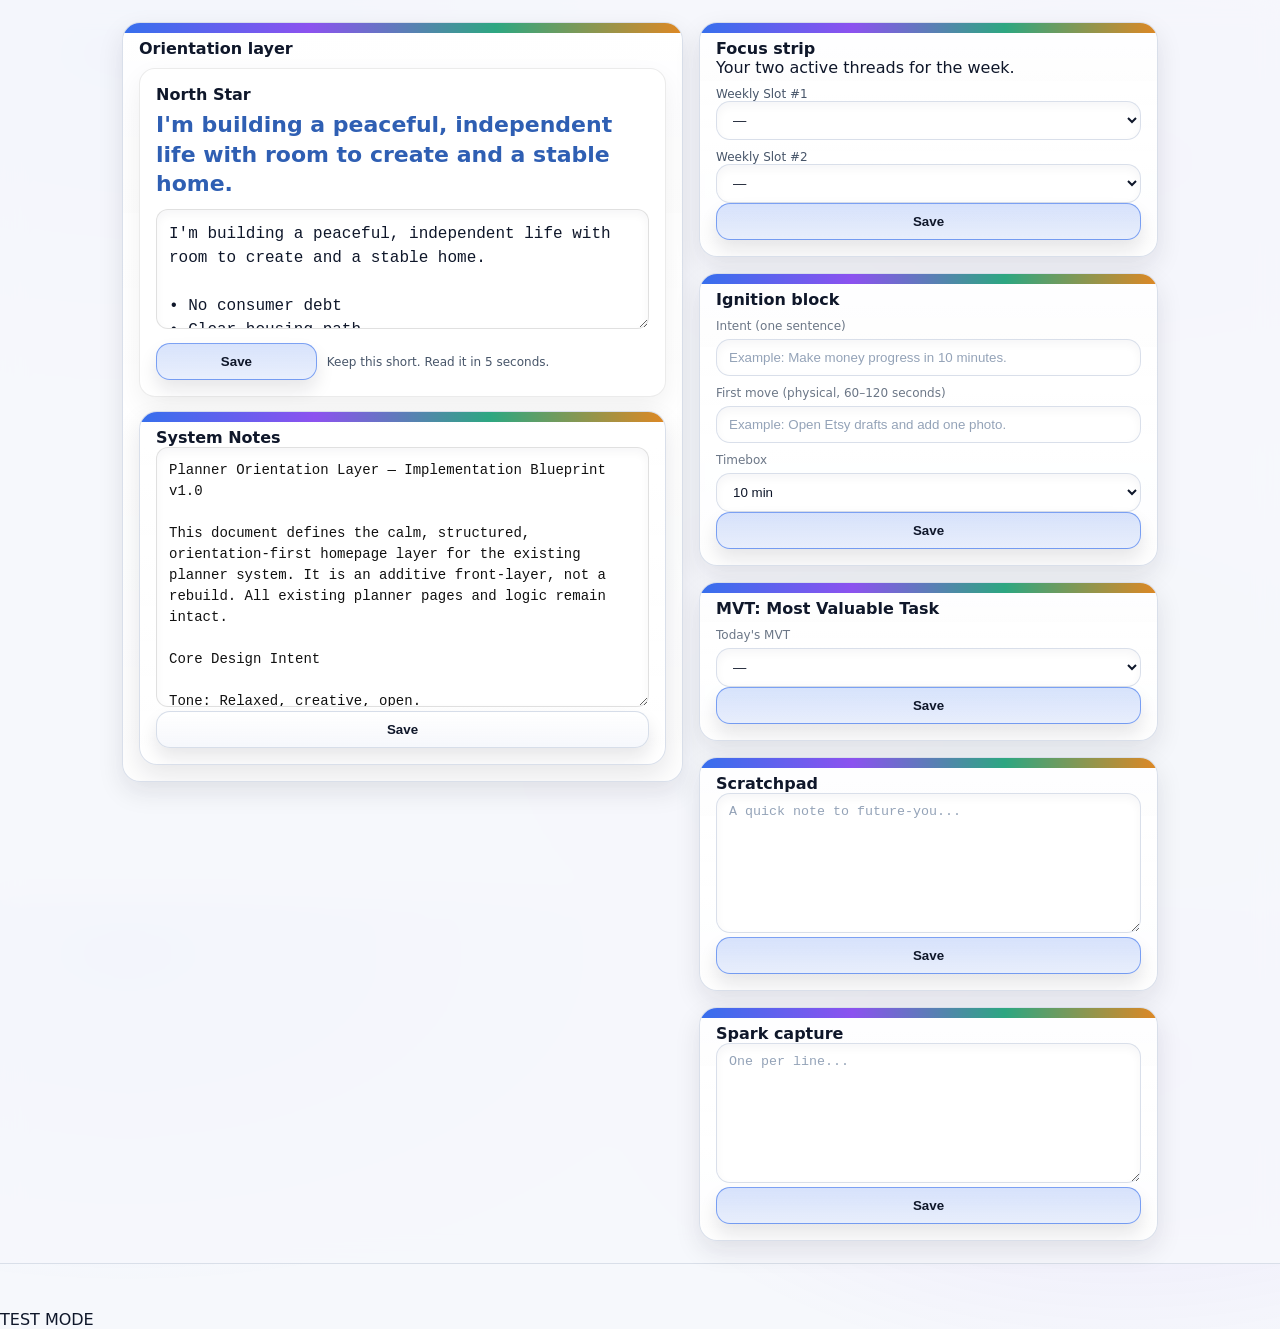
==== commit b00287c3: "Add files via upload" ====
--- a/index.html
+++ b/index.html
@@ -39,7 +39,33 @@
     </div>
   </div>
   <div class="container" style="padding-top:18px; padding-bottom:28px"></div>
-  <div class="modal-backdrop" id="syncModalBackdrop" aria-hidden="true"></div>
+  <div class="modal-backdrop" id="syncModalBackdrop" aria-hidden="true">
+    <div class="modal" role="dialog" aria-modal="true" aria-label="Sync Settings">
+      <div class="modal-header">
+        <div class="modal-title">Sync (GitHub Gist)</div>
+        <button class="btn" data-close-sync>Close</button>
+      </div>
+      <p class="kicker">Auto-pull on load is ON. Push is manual. Token stays on this device only.</p>
+      <label>Gist ID</label>
+      <input id="syncGistId" placeholder="paste the Gist ID from the URL"/>
+      <label>GitHub Token (gist read/write)</label>
+      <input id="syncToken" type="password" placeholder="paste token here"/>
+      <label style="display:flex;align-items:center;gap:10px;margin-top:10px">
+        <input id="syncAutoPull" type="checkbox" style="width:auto"> Enable auto-pull on page load
+      </label>
+      <div class="row" style="margin-top:12px">
+        <button class="btn" id="syncSave">Save</button>
+        <button class="btn good" id="syncPull">Pull</button>
+        <button class="btn warn" id="syncForcePull">Force Pull</button>
+        <button class="btn primary" id="syncPush">Push</button>
+      </div>
+      <div class="row" style="margin-top:10px">
+        <button class="btn bad" id="syncClear">Clear sync settings (this device)</button>
+      </div>
+      <p class="small" id="syncStatus"></p>
+      <p class="small">Cloud file name: <span class="mono">planner-data.json</span></p>
+    </div>
+  </div>
   <script src="assets/app.v53.js?v=53"></script>
 </body>
 </html>
--- a/assets/style.css
+++ b/assets/style.css
@@ -46,7 +46,7 @@
   background:rgba(255,255,255,.80);
   box-shadow: 0 6px 14px rgba(15,23,42,.06);
 }
-.nav{display:flex; flex-wrap:wrap; gap:10px; margin-top:12px}
+.nav{display:flex; flex-wrap:nowrap; gap:10px; margin-top:12px; overflow-x:auto; padding-bottom:2px}
 .nav a{
   font-size:13px;
   padding:9px 12px;
@@ -55,6 +55,8 @@
   border-radius:999px;
   box-shadow: 0 6px 14px rgba(15,23,42,.06);
   transition: transform .12s ease, box-shadow .12s ease, background .12s ease, border-color .12s ease;
+  white-space: nowrap;
+  text-align: center;
 }
 .nav a:hover{transform: translateY(-1px); box-shadow: 0 12px 22px rgba(15,23,42,.10); border-color: rgba(37,99,235,.40)}
 .nav a.active{
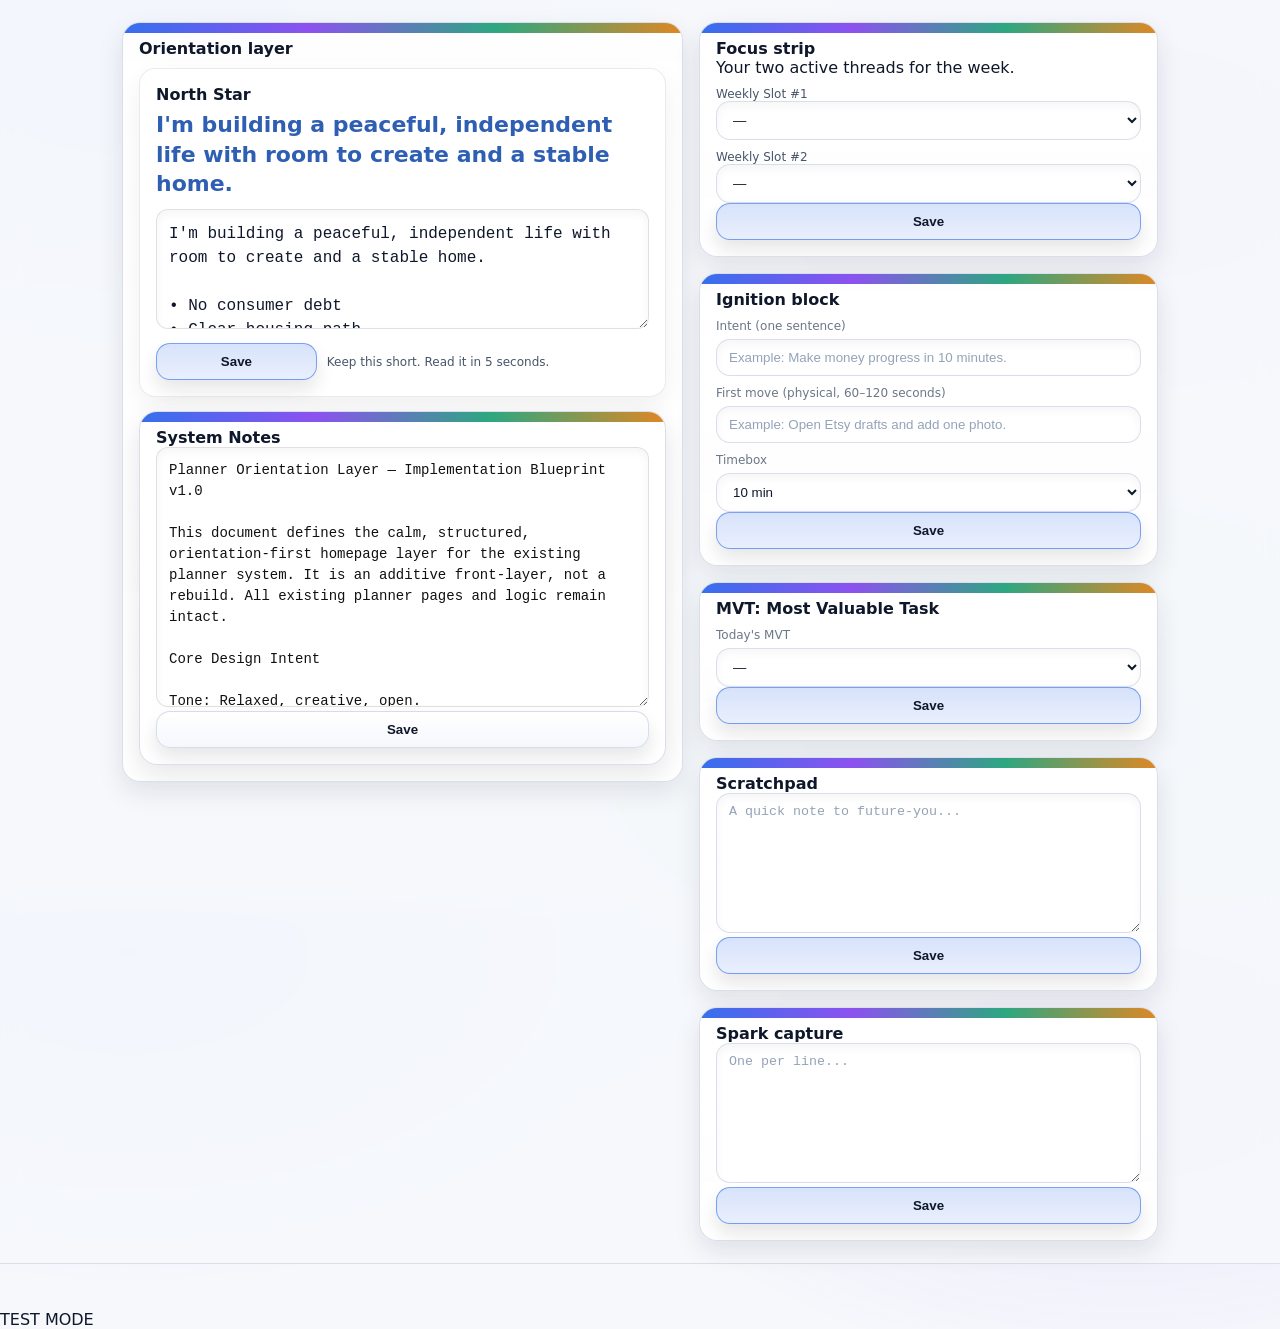
==== commit c4090230: "Add files via upload" ====
--- a/index.html
+++ b/index.html
@@ -10,7 +10,7 @@
   <link rel="icon" href="favicon.ico"/>
   <link rel="stylesheet" href="assets/style.css?v=53"/>
 </head>
-<body data-page="home">
+<body data-page="morningMap">
   <div class="topbar">
     <div class="container">
       <div class="row" style="justify-content:space-between">
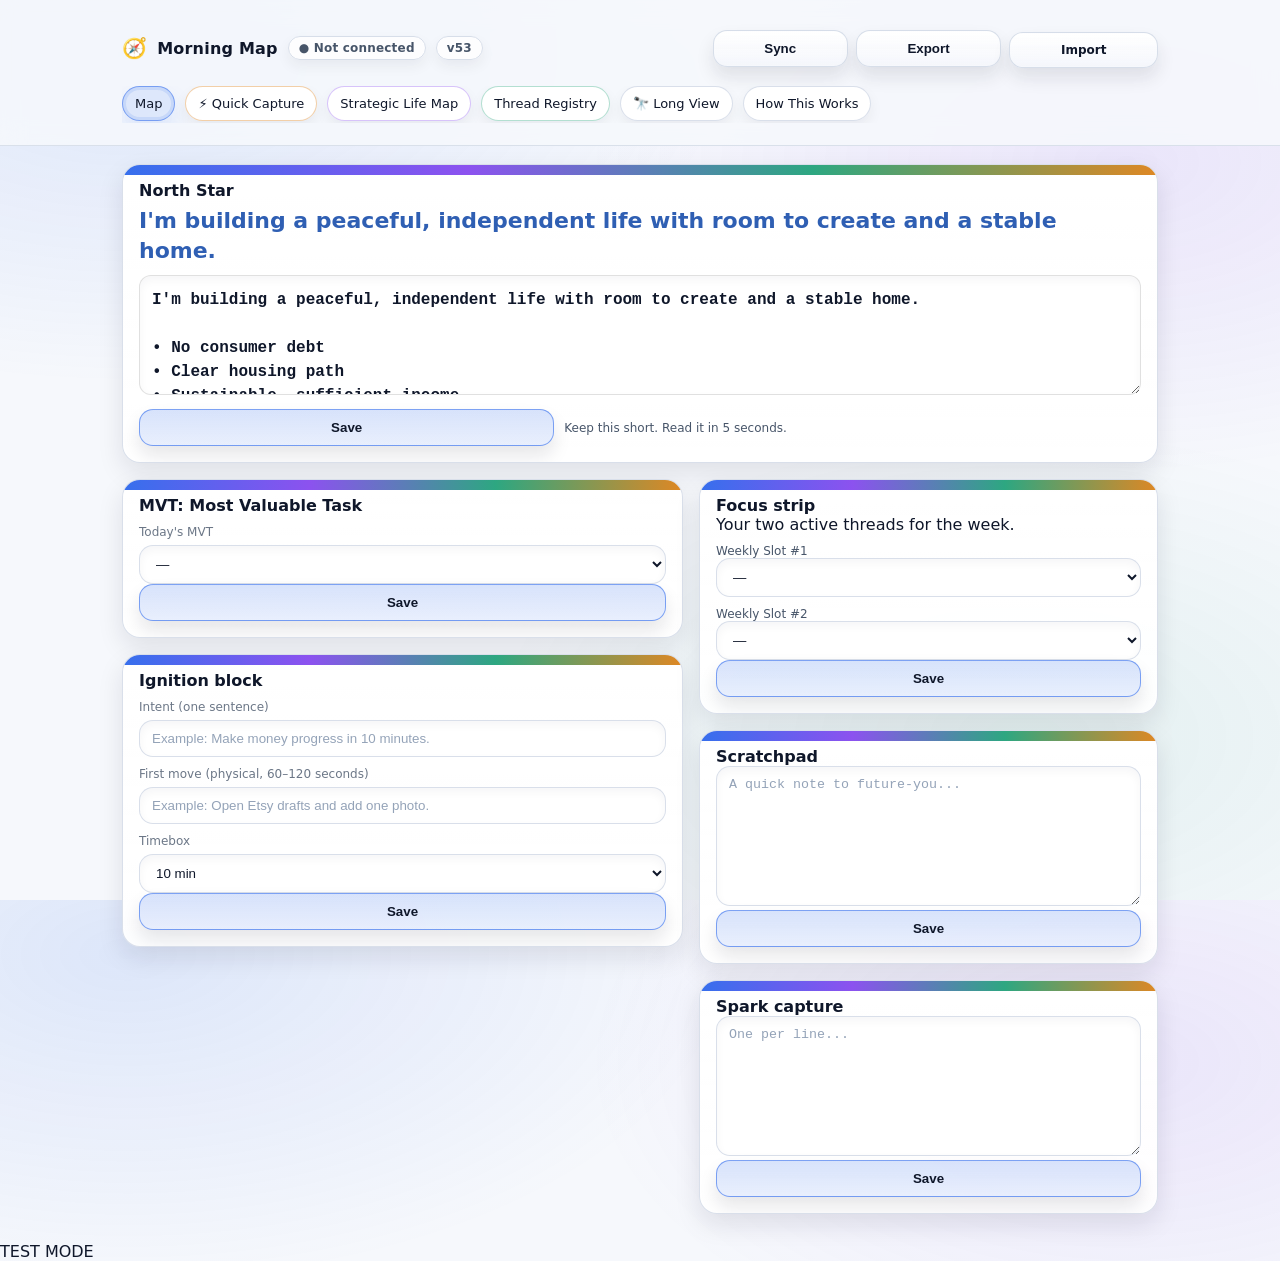
==== commit a285f3fd: "Add files via upload" ====
--- a/index.html
+++ b/index.html
@@ -31,14 +31,14 @@
       <div class="nav">
         <a data-nav href="index.html">Map</a>
         <a data-nav href="quick-capture.html">⚡ Quick Capture</a>
+        <a data-nav href="thread-registry.html">Thread Registry</a>
         <a data-nav href="strategic-life-map.html">Strategic Life Map</a>
-        <a data-nav href="thread-registry.html">Thread Registry</a>
         <a data-nav href="90-day-income-map.html">90‑Day Income Map</a>
         <a data-nav href="how-this-works.html">How This Works</a>
       </div>
     </div>
   </div>
-  <div class="container" style="padding-top:18px; padding-bottom:28px"></div>
+  <div class="container" id="mainContent" style="padding-top:18px; padding-bottom:28px"></div>
   <div class="modal-backdrop" id="syncModalBackdrop" aria-hidden="true">
     <div class="modal" role="dialog" aria-modal="true" aria-label="Sync Settings">
       <div class="modal-header">
--- a/assets/style.css
+++ b/assets/style.css
@@ -156,11 +156,12 @@
   color: white;
   background: rgb(100,116,139);
 }
-span.pill.domain-pill[data-domain*="health" i]       { background: rgb(5,150,105) !important; }
+span.pill.domain-pill[data-domain*="health" i]       { background: rgb(124,58,237) !important; }
 span.pill.domain-pill[data-domain*="home" i]         { background: rgb(217,119,6) !important; }
 span.pill.domain-pill[data-domain*="work" i]         { background: rgb(37,99,235) !important; }
-span.pill.domain-pill[data-domain*="income" i]       { background: rgb(6,182,212) !important; }
-span.pill.domain-pill[data-domain*="financial" i]    { background: rgb(100,116,139) !important; }
+span.pill.domain-pill[data-domain*="income" i]       { background: rgb(124,58,237) !important; }
+span.pill.domain-pill[data-domain*="financial" i]    { background: rgb(5,150,105) !important; }
+span.pill.domain-pill[data-domain*="tentative" i]    { background: rgb(148,163,184) !important; }
 span.pill.domain-pill[data-domain*="personal" i]     { background: rgb(219,39,119) !important; }
 span.pill.domain-pill[data-domain*="creative" i],
 span.pill.domain-pill[data-domain*="meaning" i]      { background: rgb(236,72,153) !important; }
@@ -184,14 +185,16 @@
 .domain-work .domain-strip          { background: rgba(37,99,235,.70); }
 .domain-work                        { background: linear-gradient(180deg, rgba(239,246,255,.92), rgba(255,255,255,.94)); }
 /* Income — cyan/teal */
-.domain-income .domain-strip        { background: rgba(6,182,212,.70); }
-.domain-income                      { background: linear-gradient(180deg, rgba(236,254,255,.92), rgba(255,255,255,.94)); }
+.domain-income .domain-strip        { background: rgba(124,58,237,.65); }
+.domain-income                      { background: linear-gradient(180deg, rgba(245,243,255,.92), rgba(255,255,255,.94)); }
+.domain-tentative .domain-strip     { background: rgba(148,163,184,.65); }
+.domain-tentative                   { background: linear-gradient(180deg, rgba(248,250,252,.92), rgba(255,255,255,.94)); }
 /* Financial — purple */
-.domain-financial .domain-strip     { background: rgba(124,58,237,.65); }
-.domain-financial                   { background: linear-gradient(180deg, rgba(245,243,255,.92), rgba(255,255,255,.94)); }
+.domain-financial .domain-strip     { background: rgba(5,150,105,.70); }
+.domain-financial                   { background: linear-gradient(180deg, rgba(236,253,245,.90), rgba(255,255,255,.94)); }
 /* Health — green */
-.domain-health .domain-strip        { background: rgba(5,150,105,.70); }
-.domain-health                      { background: linear-gradient(180deg, rgba(236,253,245,.90), rgba(255,255,255,.94)); }
+.domain-health .domain-strip        { background: rgba(124,58,237,.65); }
+.domain-health                      { background: linear-gradient(180deg, rgba(245,243,255,.92), rgba(255,255,255,.94)); }
 /* Home — amber */
 .domain-home .domain-strip          { background: rgba(217,119,6,.70); }
 .domain-home                        { background: linear-gradient(180deg, rgba(255,251,235,.92), rgba(255,255,255,.94)); }
@@ -222,10 +225,11 @@
   color: white;
 }
 .domain-work .domain-head strong         { background: rgb(37,99,235);   color: white; }
-.domain-income .domain-head strong       { background: rgb(6,182,212);   color: white; }
-.domain-financial .domain-head strong    { background: rgb(100,116,139);  color: white; }
+.domain-income .domain-head strong       { background: rgb(124,58,237);  color: white; }
+.domain-tentative .domain-head strong    { background: rgb(148,163,184);  color: white; }
+.domain-financial .domain-head strong    { background: rgb(5,150,105);    color: white; }
 .domain-personal .domain-head strong     { background: rgb(219,39,119);  color: white; }
-.domain-health .domain-head strong       { background: rgb(5,150,105);   color: white; }
+.domain-health .domain-head strong       { background: rgb(124,58,237);   color: white; }
 .domain-home .domain-head strong         { background: rgb(217,119,6);   color: white; }
 .domain-creative-meaning .domain-head strong { background: rgb(236,72,153); color: white; }
 .domain-work-income .domain-head strong  { background: rgb(37,99,235);   color: white; }
@@ -377,7 +381,7 @@
   position:relative;
   border:1px solid rgba(215,222,233,.95);
   border-radius: 18px;
-  padding:12px;
+  padding:12px 12px 12px 24px;
   background: rgba(255,255,255,.94);
   box-shadow: 0 10px 22px rgba(15,23,42,.08);
   margin-bottom:10px;
@@ -394,16 +398,12 @@
   align-items:flex-start;
 }
 
-/* Subtle yellow highlight on goal titles */
+/* Goal title — clean, no background box */
 .goal-head strong {
-  background: rgba(254, 243, 199, 0.85);
-  padding: 5px 12px;
-  border-radius: 6px;
   display: inline-block;
   font-size: 16px;
   font-weight: 800;
-  color: #1e3a8a;
-  border-left: 3px solid rgba(217,119,6,.70);
+  color: #1e293b;
 }
 
 .goal .meta{ margin-top:6px; gap:8px; flex-wrap:wrap; display:flex; }
@@ -515,6 +515,7 @@
   width:100%;
   min-height:120px;
   font-size:16px;
+  font-weight:700;
   line-height:1.5;
   padding:12px;
   border-radius:12px;
@@ -542,14 +543,15 @@
 .thread-link-pill {
   display: inline-flex;
   align-items: center;
-  gap: 5px;
-  padding: 5px 10px;
+  gap: 6px;
+  padding: 5px 12px;
   border-radius: 999px;
   border: 1px solid rgba(37,99,235,.30);
   background: rgba(239,246,255,.80);
   cursor: pointer;
   font-size: 12px;
   font-weight: 600;
+  min-width: 80px;
   max-width: 100%;
   transition: box-shadow .12s, transform .12s;
 }
